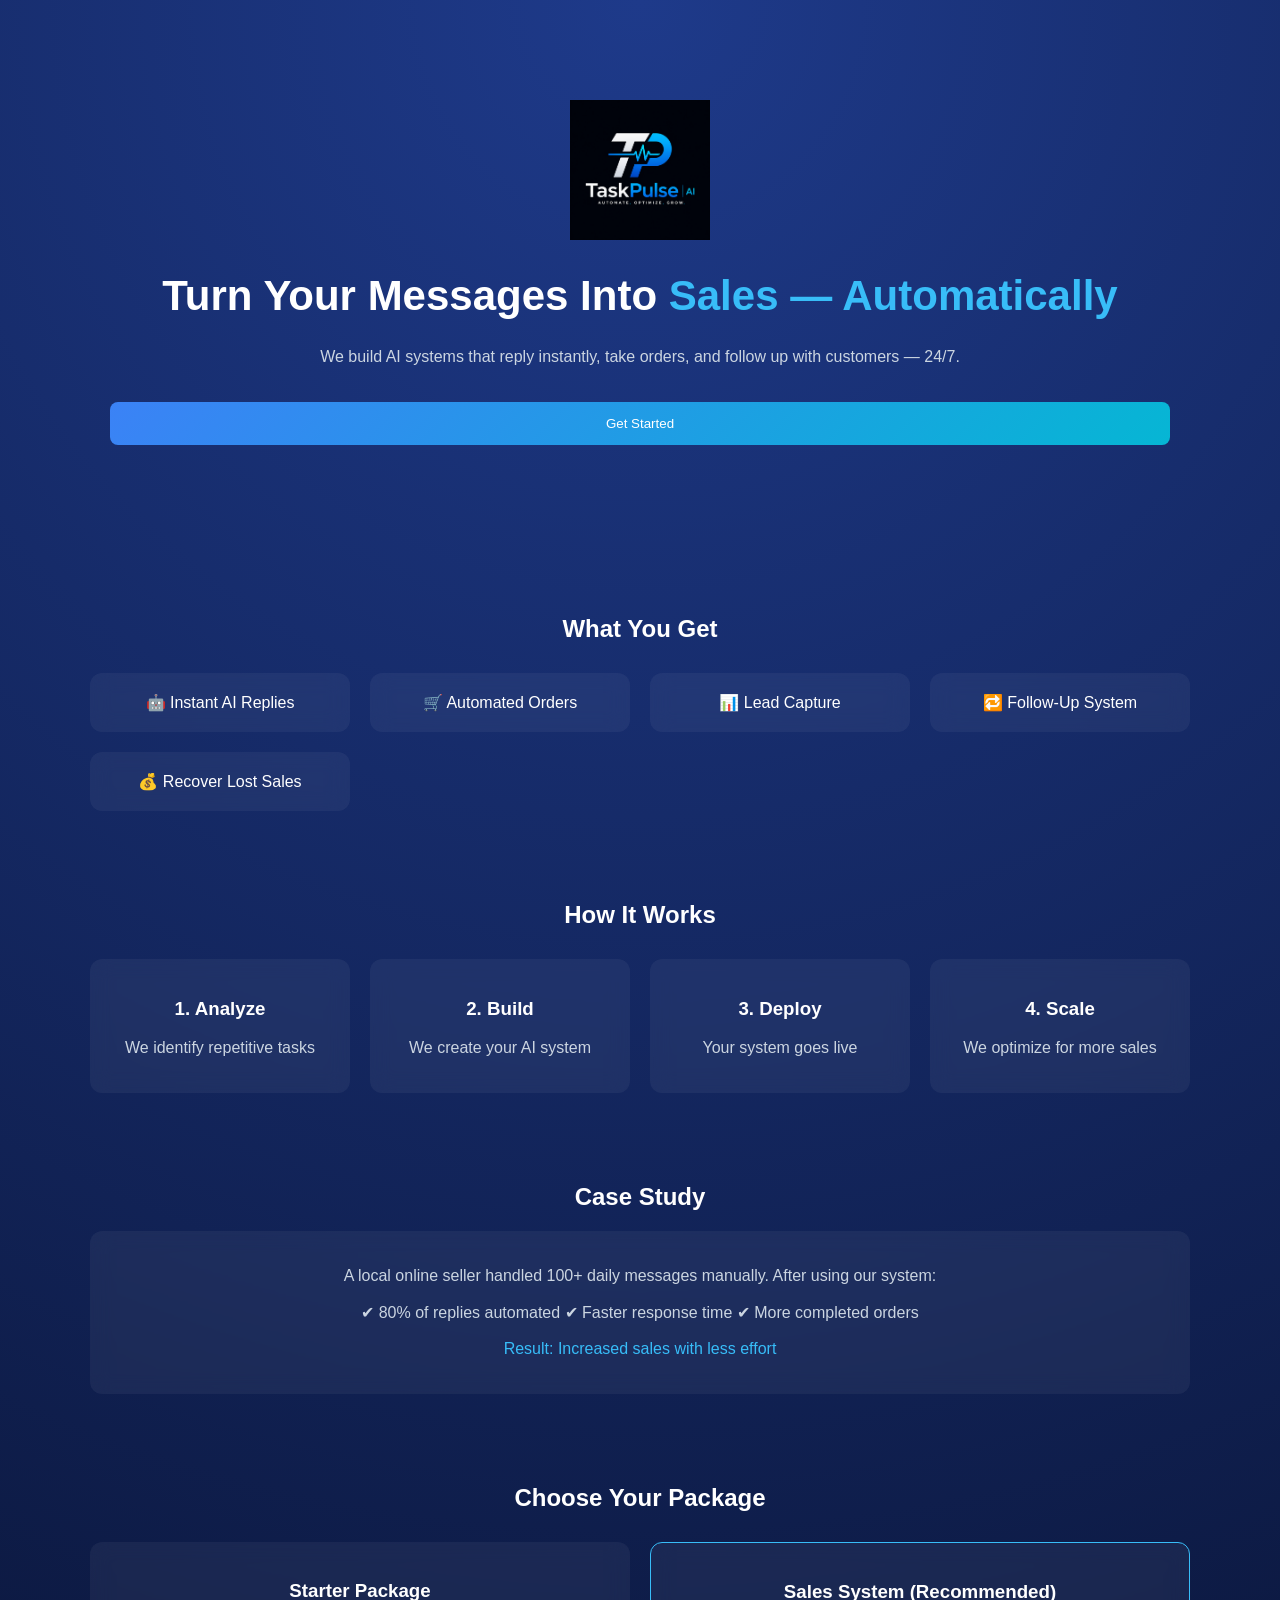
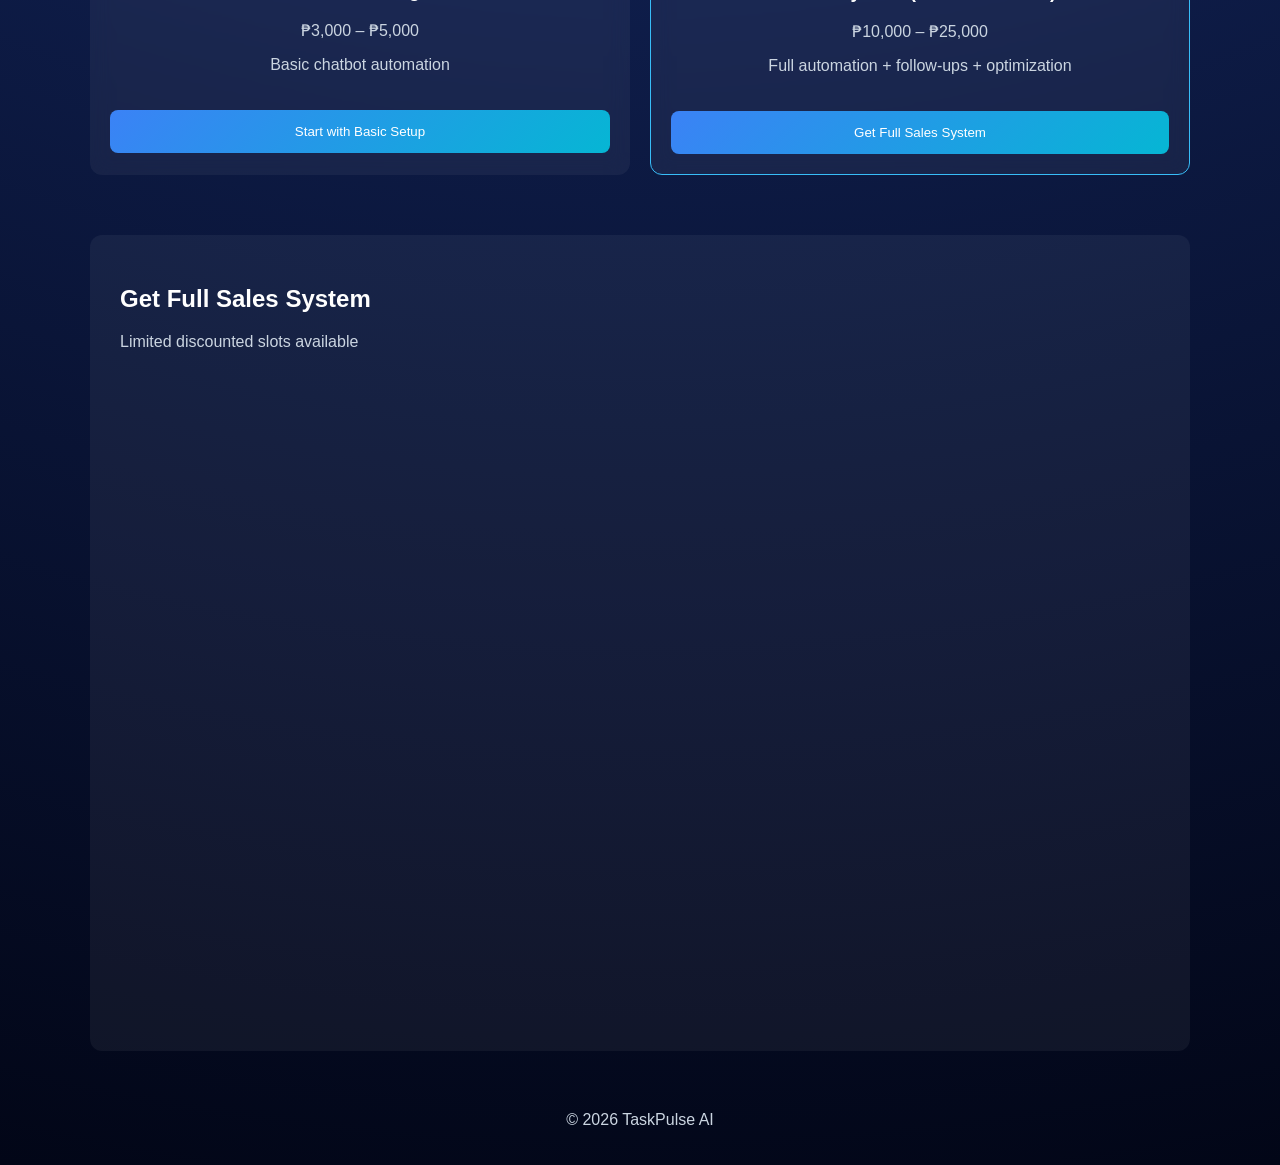
==== index.html @ 79a784b9 "Add files via upload" ====
<!DOCTYPE html>
<html lang="en">
<head>
<meta charset="UTF-8">
<meta name="viewport" content="width=device-width, initial-scale=1.0">
<title>TaskPulse AI</title>

<link href="https://unpkg.com/aos@2.3.4/dist/aos.css" rel="stylesheet">

<style>
body {
  margin: 0;
  font-family: Arial, sans-serif;
  color: white;
  background: radial-gradient(circle at top, #1e3a8a, #020617);
}

.container {
  max-width: 1100px;
  margin: auto;
  padding: 20px;
}

header {
  text-align: center;
  padding: 80px 20px;
}

header img {
  width: 140px;
}

h1 {
  font-size: 42px;
}

.highlight {
  color: #38bdf8;
}

p {
  color: #cbd5e1;
}

.btn {
  padding: 14px 26px;
  background: linear-gradient(135deg, #3b82f6, #06b6d4);
  border: none;
  border-radius: 8px;
  color: white;
  cursor: pointer;
  margin-top: 20px;
  width: 100%;
}

.section {
  margin-top: 90px;
  text-align: center;
}

.grid {
  display: grid;
  grid-template-columns: repeat(auto-fit, minmax(240px, 1fr));
  gap: 20px;
  margin-top: 30px;
}

.card {
  background: rgba(255,255,255,0.05);
  padding: 20px;
  border-radius: 12px;
  backdrop-filter: blur(10px);
}

.pricing {
  border: 1px solid #38bdf8;
}

.waitlist {
  margin-top: 60px;
  padding: 30px;
  background: rgba(255,255,255,0.05);
  border-radius: 12px;
}

footer {
  text-align: center;
  margin-top: 60px;
  color: #64748b;
}
</style>
</head>

<body>

<div class="container">

<!-- HERO -->
<header data-aos="fade-up">
  <img src="logo.png" alt="TaskPulse AI">
  <h1>Turn Your Messages Into <span class="highlight">Sales — Automatically</span></h1>
  <p>
    We build AI systems that reply instantly, take orders, and follow up with customers — 24/7.
  </p>
  <button class="btn" onclick="scrollToPremium()">Get Started</button>
</header>

<!-- FEATURES -->
<section class="section">
  <h2 data-aos="fade-up">What You Get</h2>

  <div class="grid">
    <div class="card" data-aos="fade-up">🤖 Instant AI Replies</div>
    <div class="card" data-aos="fade-up">🛒 Automated Orders</div>
    <div class="card" data-aos="fade-up">📊 Lead Capture</div>
    <div class="card" data-aos="fade-up">🔁 Follow-Up System</div>
    <div class="card" data-aos="fade-up">💰 Recover Lost Sales</div>
  </div>
</section>

<!-- HOW IT WORKS -->
<section class="section">
  <h2 data-aos="fade-up">How It Works</h2>

  <div class="grid">
    <div class="card" data-aos="zoom-in">
      <h3>1. Analyze</h3>
      <p>We identify repetitive tasks</p>
    </div>

    <div class="card" data-aos="zoom-in">
      <h3>2. Build</h3>
      <p>We create your AI system</p>
    </div>

    <div class="card" data-aos="zoom-in">
      <h3>3. Deploy</h3>
      <p>Your system goes live</p>
    </div>

    <div class="card" data-aos="zoom-in">
      <h3>4. Scale</h3>
      <p>We optimize for more sales</p>
    </div>
  </div>
</section>

<!-- CASE STUDY -->
<section class="section">
  <h2 data-aos="fade-up">Case Study</h2>

  <div class="card" data-aos="fade-up">
    <p>
      A local online seller handled 100+ daily messages manually.  
      After using our system:
      <br><br>
      ✔ 80% of replies automated  
      ✔ Faster response time  
      ✔ More completed orders  
      <br><br>
      <span class="highlight">Result: Increased sales with less effort</span>
    </p>
  </div>
</section>

<!-- PRICING -->
<section class="section">
  <h2 data-aos="fade-up">Choose Your Package</h2>

  <div class="grid">

    <!-- STARTER -->
    <div class="card">
      <h3>Starter Package</h3>
      <p>₱3,000 – ₱5,000</p>
      <p>Basic chatbot automation</p>

      <button class="btn" onclick="openStarterForm()">
        Start with Basic Setup
      </button>
    </div>

    <!-- PREMIUM -->
    <div class="card pricing">
      <h3>Sales System (Recommended)</h3>
      <p>₱10,000 – ₱25,000</p>
      <p>Full automation + follow-ups + optimization</p>

      <button class="btn" onclick="scrollToPremium()">
        Get Full Sales System
      </button>
    </div>

  </div>
</section>

<!-- PREMIUM FORM -->
<section class="waitlist" id="premium">
  <h2>Get Full Sales System</h2>
  <p>Limited discounted slots available</p>

  <iframe 
    src="https://docs.google.com/forms/d/e/1FAIpQLSfetVn5EJsU8tia8RWQMVdY8dd9hZEbjtpSjD8MFWNa_AUutQ/viewform?embedded=true"
    width="100%" 
    height="650" 
    frameborder="0">
  </iframe>
</section>

<footer>
  <p>© 2026 TaskPulse AI</p>
</footer>

</div>

<script src="https://unpkg.com/aos@2.3.4/dist/aos.js"></script>

<script>
AOS.init({
  duration: 1000,
  once: true
});

function scrollToPremium() {
  document.getElementById("premium").scrollIntoView({ behavior: "smooth" });
}

function openStarterForm() {
  window.open(
    "https://docs.google.com/forms/d/e/1FAIpQLSemN4GLn_4oxXzUgLsiPE_y6EeHWIgixrlp6cH6VyDEJApKgQ/viewform",
    "_blank"
  );
}
</script>

</body>
</html>
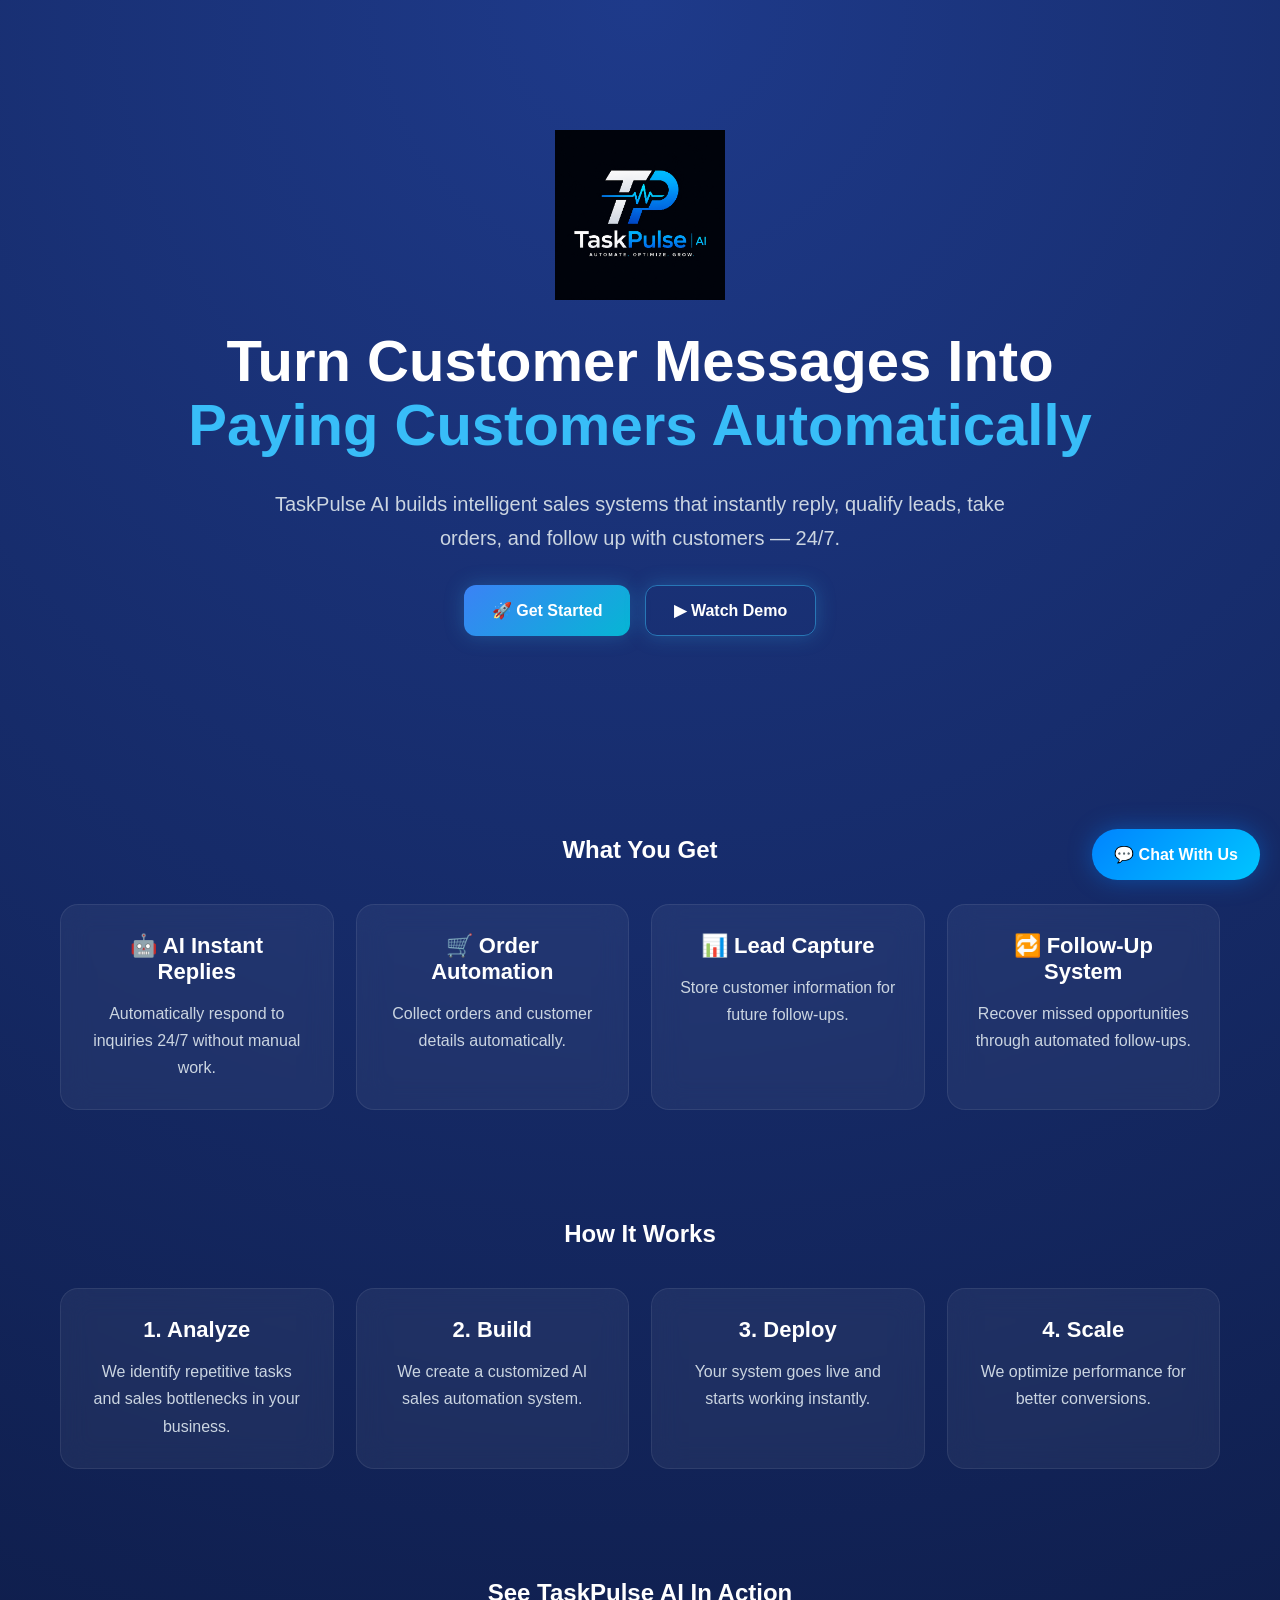
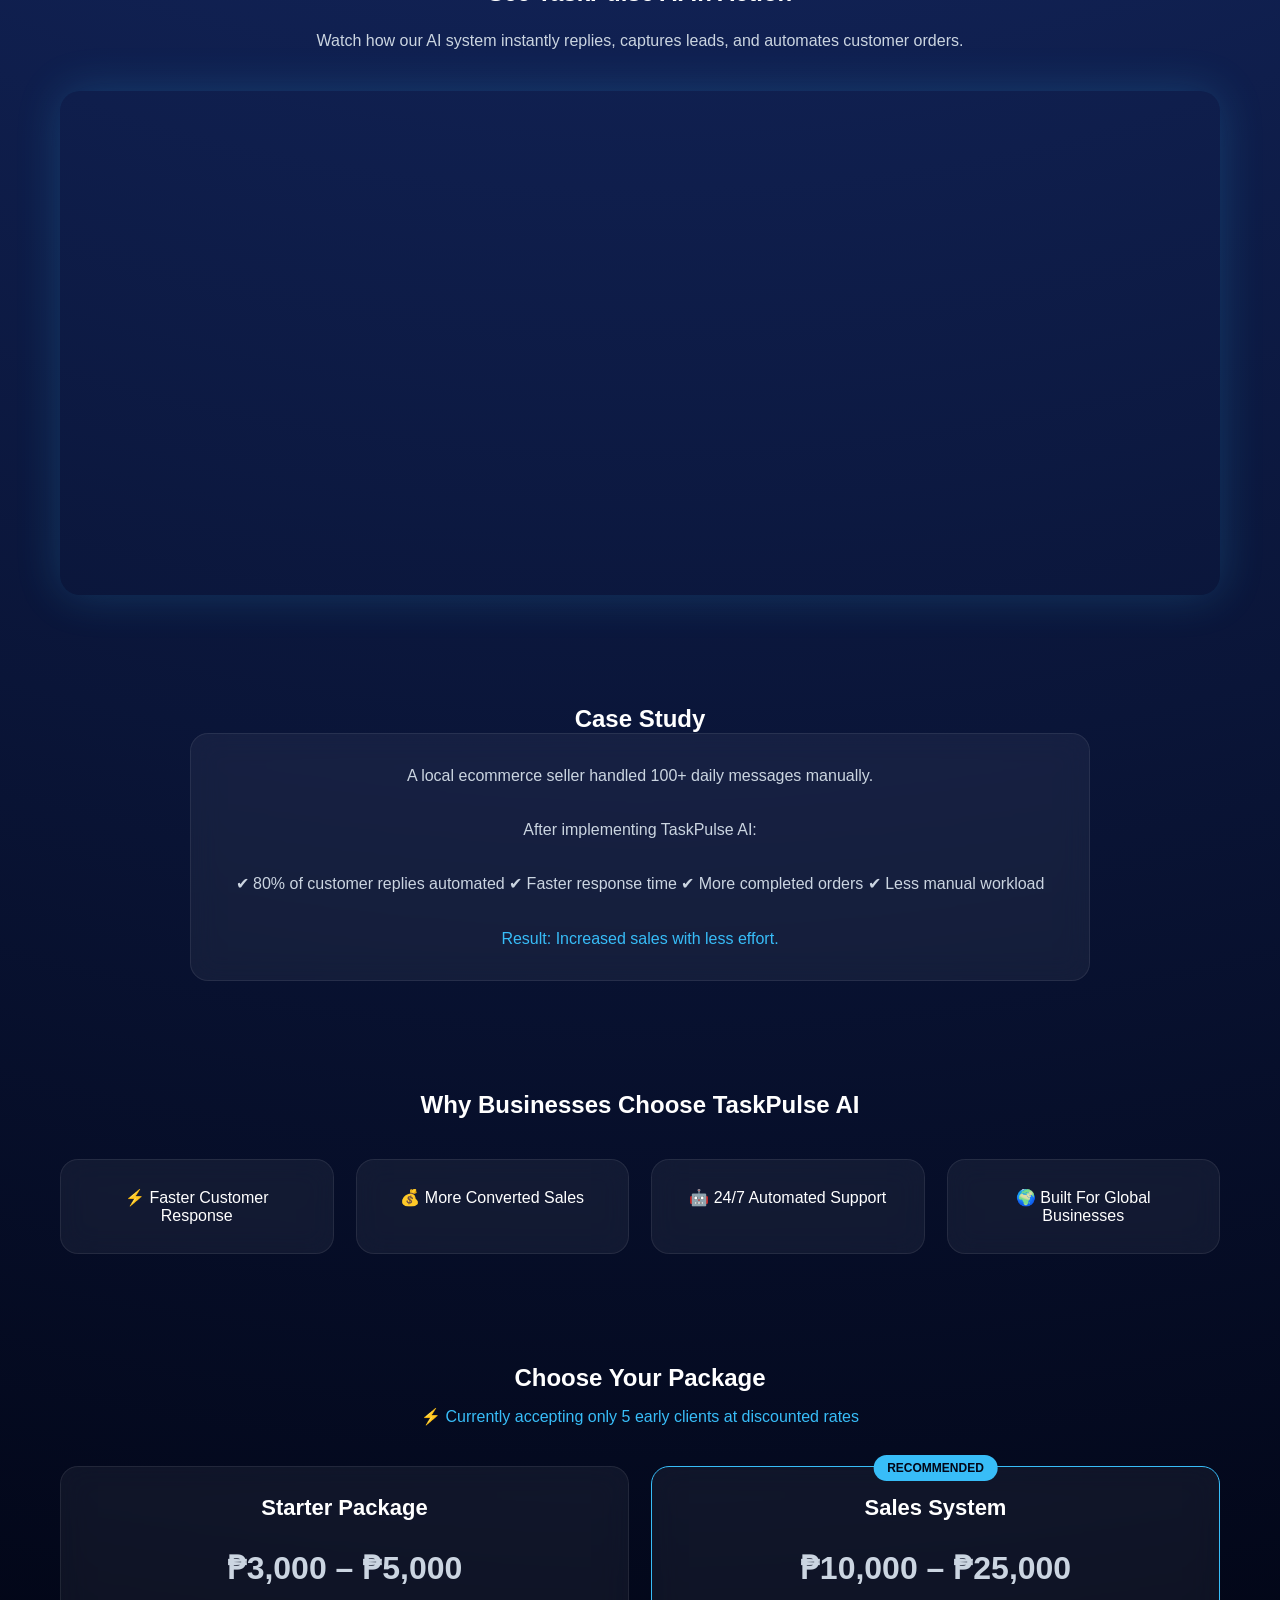
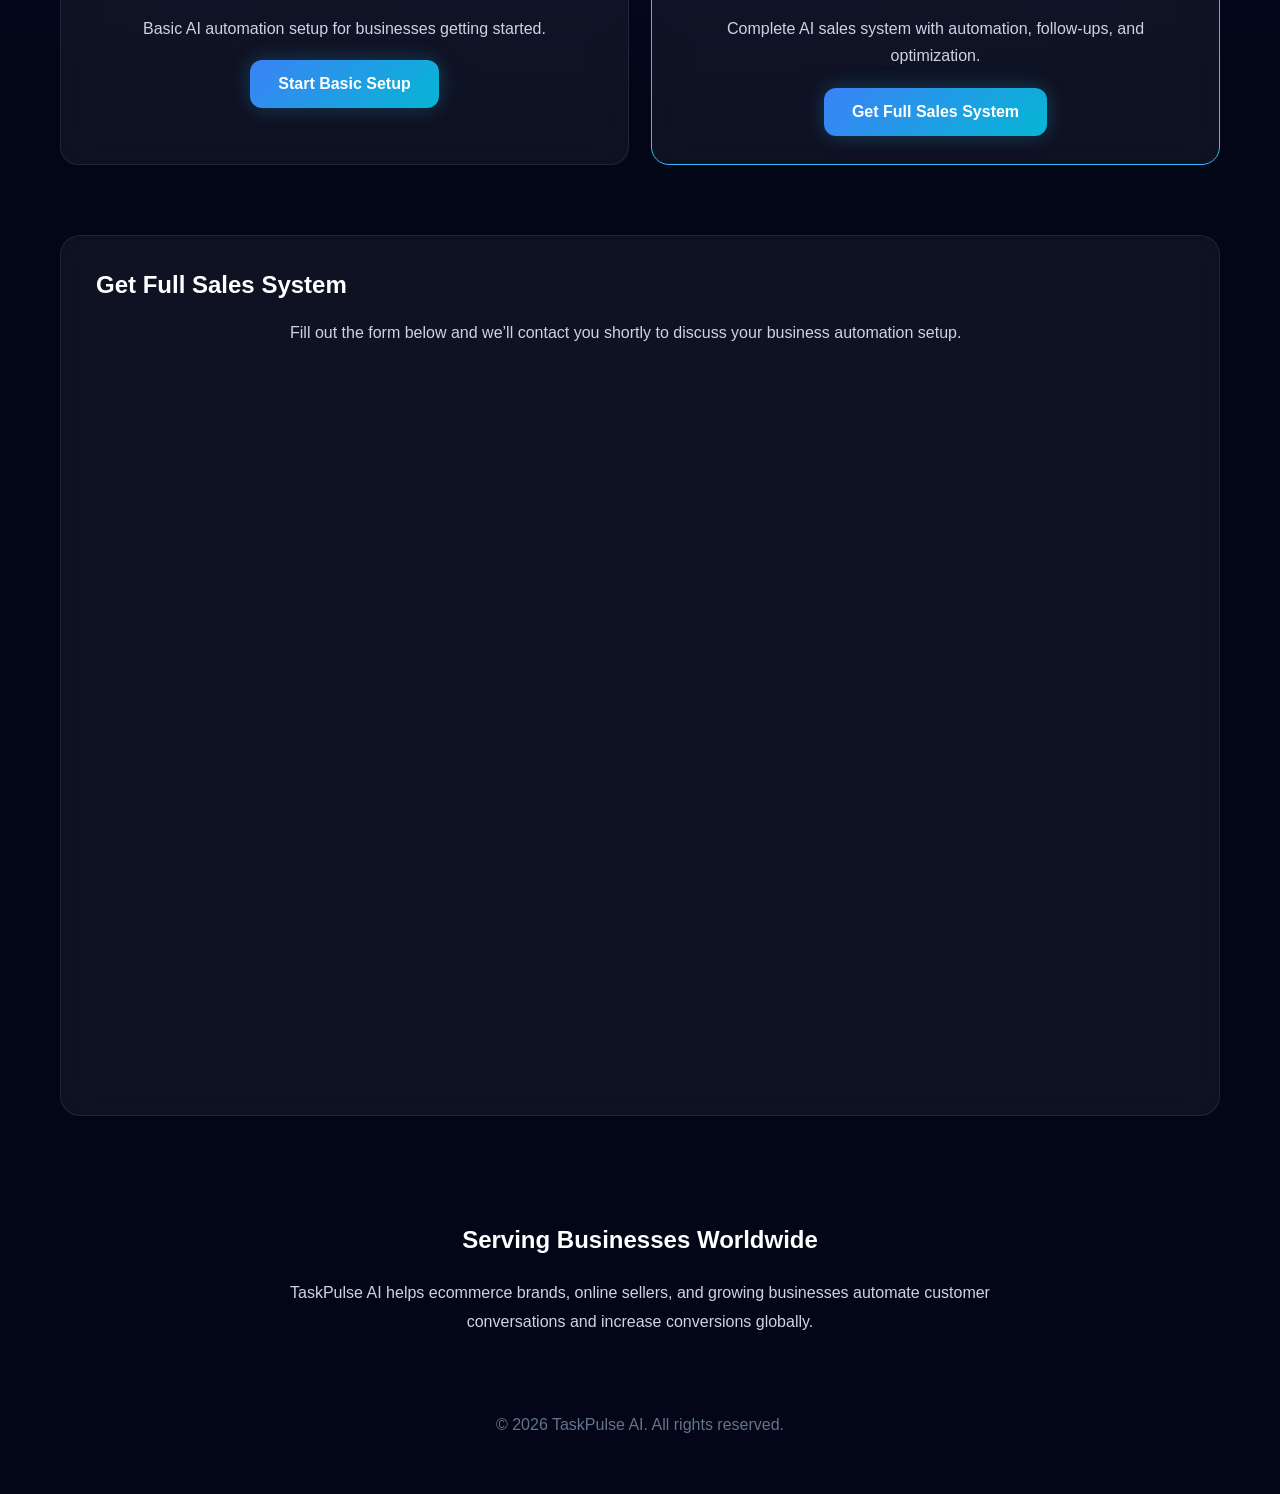
==== commit 3a022022: "index.html" ====
--- a/index.html
+++ b/index.html
@@ -3,91 +3,210 @@
 <head>
 <meta charset="UTF-8">
 <meta name="viewport" content="width=device-width, initial-scale=1.0">
+
 <title>TaskPulse AI</title>
 
 <link href="https://unpkg.com/aos@2.3.4/dist/aos.css" rel="stylesheet">
 
 <style>
-body {
-  margin: 0;
-  font-family: Arial, sans-serif;
-  color: white;
-  background: radial-gradient(circle at top, #1e3a8a, #020617);
-}
-
-.container {
-  max-width: 1100px;
-  margin: auto;
-  padding: 20px;
-}
-
-header {
-  text-align: center;
-  padding: 80px 20px;
-}
-
-header img {
-  width: 140px;
-}
-
-h1 {
-  font-size: 42px;
-}
-
-.highlight {
-  color: #38bdf8;
-}
-
-p {
-  color: #cbd5e1;
-}
-
-.btn {
-  padding: 14px 26px;
-  background: linear-gradient(135deg, #3b82f6, #06b6d4);
-  border: none;
-  border-radius: 8px;
-  color: white;
-  cursor: pointer;
-  margin-top: 20px;
-  width: 100%;
-}
-
-.section {
-  margin-top: 90px;
-  text-align: center;
-}
-
-.grid {
-  display: grid;
-  grid-template-columns: repeat(auto-fit, minmax(240px, 1fr));
-  gap: 20px;
-  margin-top: 30px;
-}
-
-.card {
-  background: rgba(255,255,255,0.05);
-  padding: 20px;
-  border-radius: 12px;
-  backdrop-filter: blur(10px);
-}
-
-.pricing {
-  border: 1px solid #38bdf8;
-}
-
-.waitlist {
-  margin-top: 60px;
-  padding: 30px;
-  background: rgba(255,255,255,0.05);
-  border-radius: 12px;
-}
-
-footer {
-  text-align: center;
-  margin-top: 60px;
-  color: #64748b;
-}
+
+*{
+  margin:0;
+  padding:0;
+  box-sizing:border-box;
+}
+
+html{
+  scroll-behavior:smooth;
+}
+
+body{
+  font-family:Arial, sans-serif;
+  color:white;
+  background:
+  radial-gradient(circle at top, #1e3a8a 0%, #020617 70%);
+  overflow-x:hidden;
+}
+
+.container{
+  max-width:1200px;
+  margin:auto;
+  padding:20px;
+}
+
+.section{
+  margin-top:110px;
+  text-align:center;
+}
+
+.highlight{
+  color:#38bdf8;
+}
+
+/* HERO */
+
+header{
+  text-align:center;
+  padding:110px 20px 90px;
+}
+
+header img{
+  width:170px;
+  margin-bottom:25px;
+}
+
+header h1{
+  font-size:58px;
+  line-height:1.1;
+  max-width:950px;
+  margin:auto;
+}
+
+header p{
+  max-width:760px;
+  margin:30px auto;
+  font-size:20px;
+  color:#cbd5e1;
+  line-height:1.7;
+}
+
+/* BUTTONS */
+
+.button-group{
+  display:flex;
+  justify-content:center;
+  gap:15px;
+  flex-wrap:wrap;
+}
+
+.btn{
+  padding:15px 28px;
+  border:none;
+  border-radius:12px;
+  font-size:16px;
+  font-weight:bold;
+  cursor:pointer;
+  transition:0.3s ease;
+  color:white;
+  background:
+  linear-gradient(135deg,#3b82f6,#06b6d4);
+  box-shadow:
+  0 0 20px rgba(56,189,248,0.25);
+}
+
+.btn:hover{
+  transform:translateY(-4px);
+  box-shadow:
+  0 0 30px rgba(56,189,248,0.45);
+}
+
+.btn-secondary{
+  background:transparent;
+  border:1px solid rgba(56,189,248,0.5);
+}
+
+/* GRID */
+
+.grid{
+  display:grid;
+  grid-template-columns:
+  repeat(auto-fit,minmax(250px,1fr));
+  gap:22px;
+  margin-top:40px;
+}
+
+/* CARDS */
+
+.card{
+  background:rgba(255,255,255,0.05);
+  border:1px solid rgba(255,255,255,0.08);
+  backdrop-filter:blur(14px);
+  padding:28px;
+  border-radius:18px;
+  transition:0.3s ease;
+}
+
+.card:hover{
+  transform:translateY(-6px);
+  box-shadow:
+  0 0 30px rgba(56,189,248,0.2);
+}
+
+.card h3{
+  margin-bottom:15px;
+  font-size:22px;
+}
+
+.card p{
+  color:#cbd5e1;
+  line-height:1.7;
+}
+
+/* VIDEO */
+
+.video-wrapper{
+  margin-top:35px;
+  border-radius:20px;
+  overflow:hidden;
+  box-shadow:
+  0 0 45px rgba(56,189,248,0.2);
+}
+
+/* PRICING */
+
+.pricing{
+  border:1px solid #38bdf8;
+  position:relative;
+}
+
+.pricing::before{
+  content:"RECOMMENDED";
+  position:absolute;
+  top:-12px;
+  left:50%;
+  transform:translateX(-50%);
+  background:#38bdf8;
+  color:#020617;
+  padding:6px 14px;
+  border-radius:999px;
+  font-size:12px;
+  font-weight:bold;
+}
+
+/* FORM */
+
+.waitlist{
+  margin-top:70px;
+  background:rgba(255,255,255,0.05);
+  border:1px solid rgba(255,255,255,0.08);
+  padding:35px;
+  border-radius:20px;
+  backdrop-filter:blur(14px);
+}
+
+/* FOOTER */
+
+footer{
+  margin-top:80px;
+  text-align:center;
+  color:#64748b;
+  padding-bottom:40px;
+}
+
+/* MOBILE */
+
+@media(max-width:768px){
+
+  header h1{
+    font-size:42px;
+  }
+
+  header p{
+    font-size:17px;
+  }
+
+}
+
 </style>
 </head>
 
@@ -96,142 +215,446 @@
 <div class="container">
 
 <!-- HERO -->
+
 <header data-aos="fade-up">
+
   <img src="logo.png" alt="TaskPulse AI">
-  <h1>Turn Your Messages Into <span class="highlight">Sales — Automatically</span></h1>
+
+  <h1>
+    Turn Customer Messages Into
+    <span class="highlight">
+      Paying Customers Automatically
+    </span>
+  </h1>
+
   <p>
-    We build AI systems that reply instantly, take orders, and follow up with customers — 24/7.
+    TaskPulse AI builds intelligent sales systems that instantly reply,
+    qualify leads, take orders, and follow up with customers — 24/7.
   </p>
-  <button class="btn" onclick="scrollToPremium()">Get Started</button>
+
+  <div class="button-group">
+
+    <button class="btn"
+    onclick="scrollToPremium()">
+      🚀 Get Started
+    </button>
+
+    <button class="btn btn-secondary"
+    onclick="scrollToDemo()">
+      ▶ Watch Demo
+    </button>
+
+  </div>
+
 </header>
 
 <!-- FEATURES -->
+
 <section class="section">
-  <h2 data-aos="fade-up">What You Get</h2>
-
-  <div class="grid">
-    <div class="card" data-aos="fade-up">🤖 Instant AI Replies</div>
-    <div class="card" data-aos="fade-up">🛒 Automated Orders</div>
-    <div class="card" data-aos="fade-up">📊 Lead Capture</div>
-    <div class="card" data-aos="fade-up">🔁 Follow-Up System</div>
-    <div class="card" data-aos="fade-up">💰 Recover Lost Sales</div>
-  </div>
+
+<h2 data-aos="fade-up">
+What You Get
+</h2>
+
+<div class="grid">
+
+<div class="card" data-aos="fade-up">
+<h3>🤖 AI Instant Replies</h3>
+<p>
+Automatically respond to inquiries
+24/7 without manual work.
+</p>
+</div>
+
+<div class="card" data-aos="fade-up">
+<h3>🛒 Order Automation</h3>
+<p>
+Collect orders and customer
+details automatically.
+</p>
+</div>
+
+<div class="card" data-aos="fade-up">
+<h3>📊 Lead Capture</h3>
+<p>
+Store customer information
+for future follow-ups.
+</p>
+</div>
+
+<div class="card" data-aos="fade-up">
+<h3>🔁 Follow-Up System</h3>
+<p>
+Recover missed opportunities
+through automated follow-ups.
+</p>
+</div>
+
+</div>
+
 </section>
 
 <!-- HOW IT WORKS -->
+
 <section class="section">
-  <h2 data-aos="fade-up">How It Works</h2>
-
-  <div class="grid">
-    <div class="card" data-aos="zoom-in">
-      <h3>1. Analyze</h3>
-      <p>We identify repetitive tasks</p>
-    </div>
-
-    <div class="card" data-aos="zoom-in">
-      <h3>2. Build</h3>
-      <p>We create your AI system</p>
-    </div>
-
-    <div class="card" data-aos="zoom-in">
-      <h3>3. Deploy</h3>
-      <p>Your system goes live</p>
-    </div>
-
-    <div class="card" data-aos="zoom-in">
-      <h3>4. Scale</h3>
-      <p>We optimize for more sales</p>
-    </div>
-  </div>
+
+<h2 data-aos="fade-up">
+How It Works
+</h2>
+
+<div class="grid">
+
+<div class="card" data-aos="zoom-in">
+<h3>1. Analyze</h3>
+<p>
+We identify repetitive tasks and
+sales bottlenecks in your business.
+</p>
+</div>
+
+<div class="card" data-aos="zoom-in">
+<h3>2. Build</h3>
+<p>
+We create a customized AI
+sales automation system.
+</p>
+</div>
+
+<div class="card" data-aos="zoom-in">
+<h3>3. Deploy</h3>
+<p>
+Your system goes live and
+starts working instantly.
+</p>
+</div>
+
+<div class="card" data-aos="zoom-in">
+<h3>4. Scale</h3>
+<p>
+We optimize performance
+for better conversions.
+</p>
+</div>
+
+</div>
+
+</section>
+
+<!-- DEMO -->
+
+<section class="section" id="demo">
+
+<h2 data-aos="fade-up">
+See TaskPulse AI In Action
+</h2>
+
+<p data-aos="fade-up"
+style="
+max-width:700px;
+margin:20px auto;
+line-height:1.8;
+color:#cbd5e1;
+">
+
+Watch how our AI system instantly
+replies, captures leads, and
+automates customer orders.
+
+</p>
+
+<div class="video-wrapper"
+data-aos="zoom-in">
+
+<iframe
+width="100%"
+height="500"
+src="https://www.youtube.com/embed/YOUR_VIDEO_ID"
+frameborder="0"
+allowfullscreen>
+</iframe>
+
+</div>
+
 </section>
 
 <!-- CASE STUDY -->
+
 <section class="section">
-  <h2 data-aos="fade-up">Case Study</h2>
-
-  <div class="card" data-aos="fade-up">
-    <p>
-      A local online seller handled 100+ daily messages manually.  
-      After using our system:
-      <br><br>
-      ✔ 80% of replies automated  
-      ✔ Faster response time  
-      ✔ More completed orders  
-      <br><br>
-      <span class="highlight">Result: Increased sales with less effort</span>
-    </p>
-  </div>
+
+<h2 data-aos="fade-up">
+Case Study
+</h2>
+
+<div class="card"
+data-aos="fade-up"
+style="max-width:900px;margin:auto;">
+
+<p>
+
+A local ecommerce seller handled
+100+ daily messages manually.
+
+<br><br>
+
+After implementing TaskPulse AI:
+
+<br><br>
+
+✔ 80% of customer replies automated  
+✔ Faster response time  
+✔ More completed orders  
+✔ Less manual workload  
+
+<br><br>
+
+<span class="highlight">
+Result: Increased sales with
+less effort.
+</span>
+
+</p>
+
+</div>
+
+</section>
+
+<!-- TRUST -->
+
+<section class="section">
+
+<h2 data-aos="fade-up">
+Why Businesses Choose TaskPulse AI
+</h2>
+
+<div class="grid">
+
+<div class="card" data-aos="fade-up">
+⚡ Faster Customer Response
+</div>
+
+<div class="card" data-aos="fade-up">
+💰 More Converted Sales
+</div>
+
+<div class="card" data-aos="fade-up">
+🤖 24/7 Automated Support
+</div>
+
+<div class="card" data-aos="fade-up">
+🌍 Built For Global Businesses
+</div>
+
+</div>
+
 </section>
 
 <!-- PRICING -->
+
 <section class="section">
-  <h2 data-aos="fade-up">Choose Your Package</h2>
-
-  <div class="grid">
-
-    <!-- STARTER -->
-    <div class="card">
-      <h3>Starter Package</h3>
-      <p>₱3,000 – ₱5,000</p>
-      <p>Basic chatbot automation</p>
-
-      <button class="btn" onclick="openStarterForm()">
-        Start with Basic Setup
-      </button>
-    </div>
-
-    <!-- PREMIUM -->
-    <div class="card pricing">
-      <h3>Sales System (Recommended)</h3>
-      <p>₱10,000 – ₱25,000</p>
-      <p>Full automation + follow-ups + optimization</p>
-
-      <button class="btn" onclick="scrollToPremium()">
-        Get Full Sales System
-      </button>
-    </div>
-
-  </div>
+
+<h2 data-aos="fade-up">
+Choose Your Package
+</h2>
+
+<p style="
+margin-top:15px;
+color:#38bdf8;
+">
+⚡ Currently accepting only 5
+early clients at discounted rates
+</p>
+
+<div class="grid">
+
+<!-- STARTER -->
+
+<div class="card">
+
+<h3>Starter Package</h3>
+
+<p style="
+font-size:32px;
+margin:20px 0;
+font-weight:bold;
+">
+₱3,000 – ₱5,000
+</p>
+
+<p>
+Basic AI automation setup
+for businesses getting started.
+</p>
+
+<br>
+
+<button class="btn"
+onclick="openStarterForm()">
+
+Start Basic Setup
+
+</button>
+
+</div>
+
+<!-- PREMIUM -->
+
+<div class="card pricing">
+
+<h3>Sales System</h3>
+
+<p style="
+font-size:32px;
+margin:20px 0;
+font-weight:bold;
+">
+₱10,000 – ₱25,000
+</p>
+
+<p>
+Complete AI sales system with
+automation, follow-ups,
+and optimization.
+</p>
+
+<br>
+
+<button class="btn"
+onclick="scrollToPremium()">
+
+Get Full Sales System
+
+</button>
+
+</div>
+
+</div>
+
 </section>
 
 <!-- PREMIUM FORM -->
-<section class="waitlist" id="premium">
-  <h2>Get Full Sales System</h2>
-  <p>Limited discounted slots available</p>
-
-  <iframe 
-    src="https://docs.google.com/forms/d/e/1FAIpQLSfetVn5EJsU8tia8RWQMVdY8dd9hZEbjtpSjD8MFWNa_AUutQ/viewform?embedded=true"
-    width="100%" 
-    height="650" 
-    frameborder="0">
-  </iframe>
+
+<section class="waitlist"
+id="premium"
+data-aos="fade-up">
+
+<h2>
+Get Full Sales System
+</h2>
+
+<p style="
+margin:20px auto 30px;
+color:#cbd5e1;
+max-width:700px;
+line-height:1.7;
+">
+
+Fill out the form below and
+we’ll contact you shortly
+to discuss your business automation setup.
+
+</p>
+
+<iframe
+src="https://docs.google.com/forms/d/e/1FAIpQLSfetVn5EJsU8tia8RWQMVdY8dd9hZEbjtpSjD8MFWNa_AUutQ/viewform?embedded=true"
+width="100%"
+height="700"
+frameborder="0">
+
+</iframe>
+
+</section>
+
+<!-- GLOBAL -->
+
+<section class="section">
+
+<h2>
+Serving Businesses Worldwide
+</h2>
+
+<p style="
+max-width:750px;
+margin:25px auto;
+line-height:1.8;
+color:#cbd5e1;
+">
+
+TaskPulse AI helps ecommerce brands,
+online sellers, and growing businesses
+automate customer conversations
+and increase conversions globally.
+
+</p>
+
 </section>
 
 <footer>
-  <p>© 2026 TaskPulse AI</p>
+© 2026 TaskPulse AI. All rights reserved.
 </footer>
 
 </div>
 
+<!-- FLOATING CHAT BUTTON -->
+
+<a href="https://m.me/YOURFACEBOOKPAGE"
+target="_blank"
+
+style="
+position:fixed;
+bottom:20px;
+right:20px;
+background:
+linear-gradient(135deg,#0084ff,#00c6ff);
+color:white;
+padding:16px 22px;
+border-radius:999px;
+text-decoration:none;
+font-weight:bold;
+box-shadow:
+0 0 25px rgba(0,132,255,0.4);
+z-index:9999;
+font-size:16px;
+">
+
+💬 Chat With Us
+
+</a>
+
+<!-- SCRIPTS -->
+
 <script src="https://unpkg.com/aos@2.3.4/dist/aos.js"></script>
 
 <script>
+
 AOS.init({
-  duration: 1000,
-  once: true
+duration:1000,
+once:true
 });
 
-function scrollToPremium() {
-  document.getElementById("premium").scrollIntoView({ behavior: "smooth" });
-}
-
-function openStarterForm() {
-  window.open(
-    "https://docs.google.com/forms/d/e/1FAIpQLSemN4GLn_4oxXzUgLsiPE_y6EeHWIgixrlp6cH6VyDEJApKgQ/viewform",
-    "_blank"
-  );
-}
+function scrollToPremium(){
+document.getElementById("premium")
+.scrollIntoView({
+behavior:"smooth"
+});
+}
+
+function scrollToDemo(){
+document.getElementById("demo")
+.scrollIntoView({
+behavior:"smooth"
+});
+}
+
+function openStarterForm(){
+
+window.open(
+"https://docs.google.com/forms/d/e/1FAIpQLSemN4GLn_4oxXzUgLsiPE_y6EeHWIgixrlp6cH6VyDEJApKgQ/viewform",
+"_blank"
+);
+
+}
+
 </script>
 
 </body>
-</html>+</html>
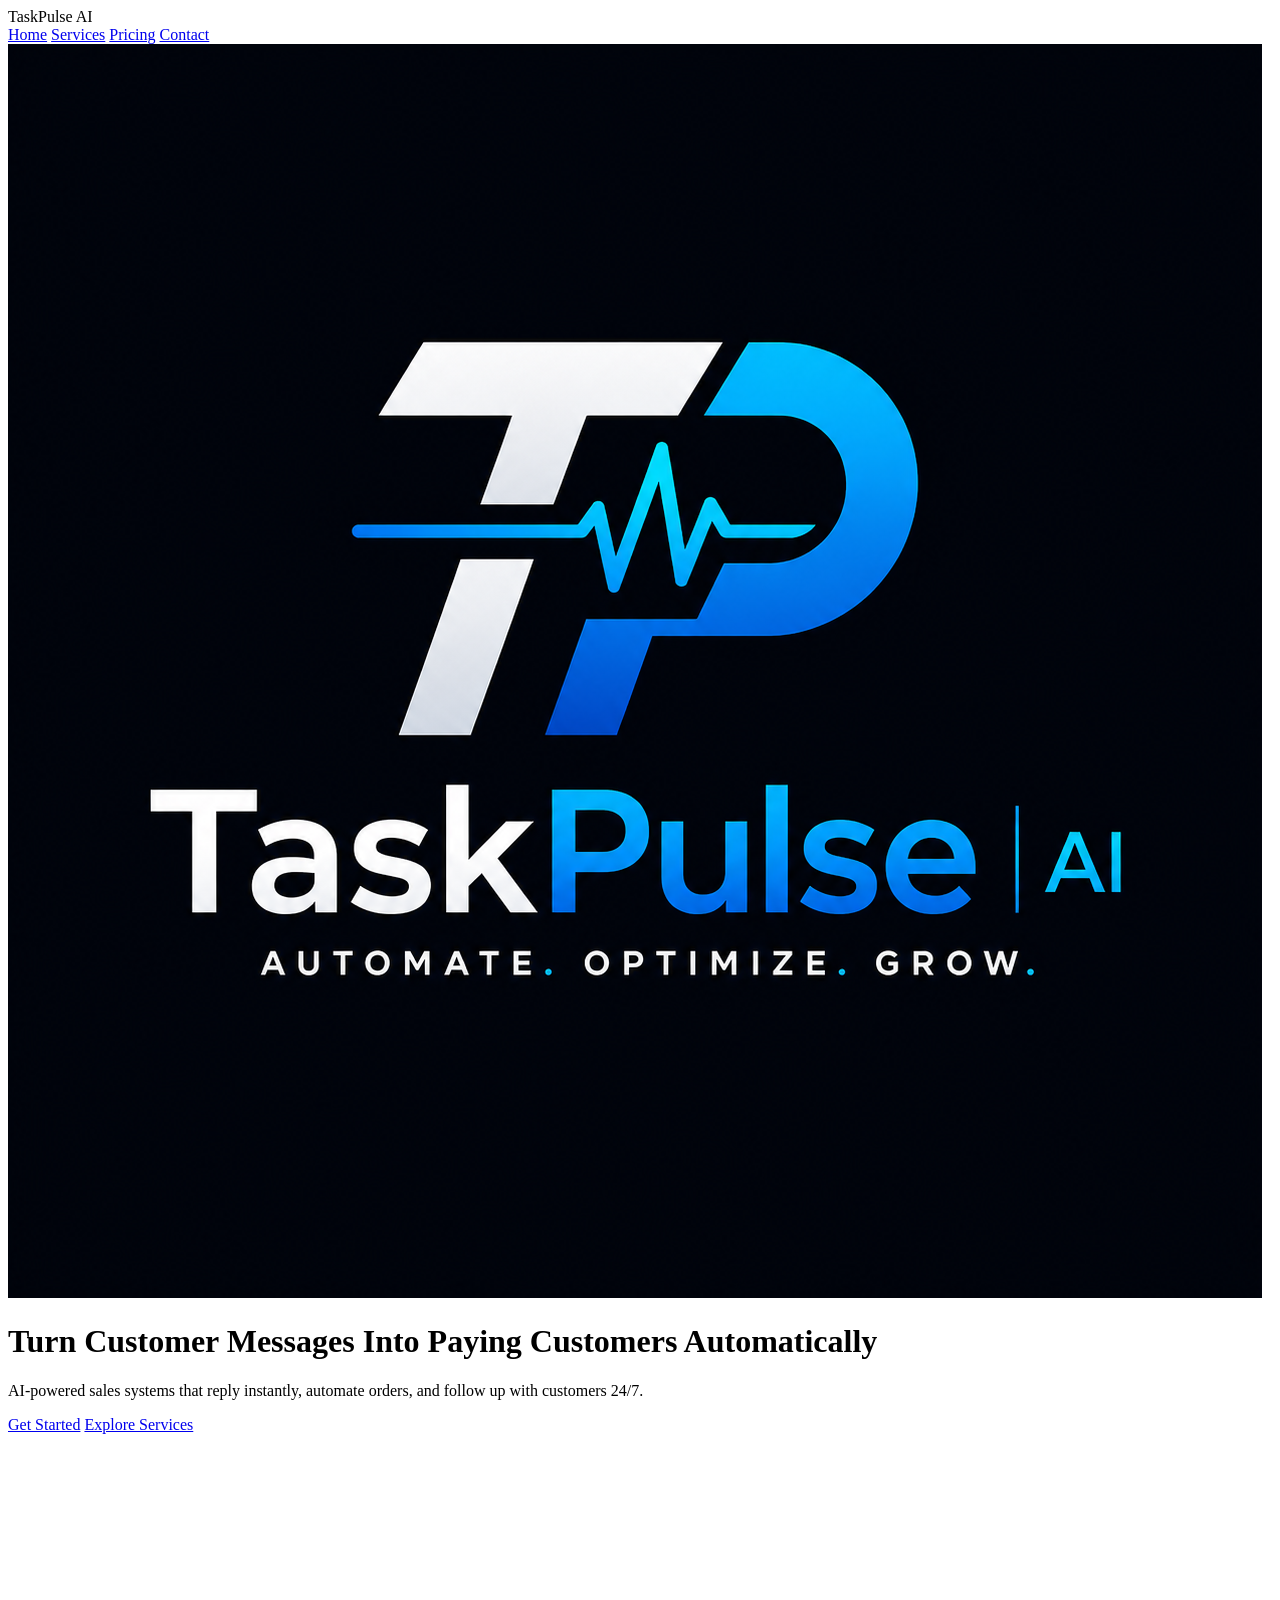
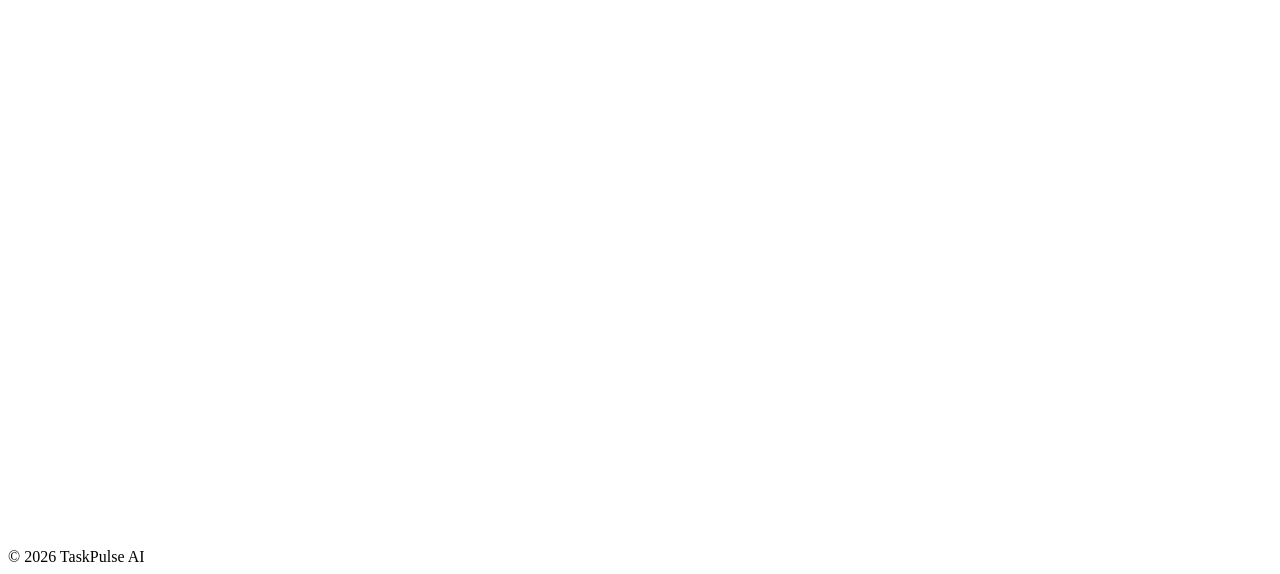
==== commit 1e7b5825: "Update index.html" ====
--- a/index.html
+++ b/index.html
@@ -1,660 +1,87 @@
 <!DOCTYPE html>
 <html lang="en">
 <head>
-<meta charset="UTF-8">
-<meta name="viewport" content="width=device-width, initial-scale=1.0">
+  <meta charset="UTF-8">
+  <meta name="viewport" content="width=device-width, initial-scale=1.0">
+  <title>TaskPulse AI</title>
 
-<title>TaskPulse AI</title>
-
-<link href="https://unpkg.com/aos@2.3.4/dist/aos.css" rel="stylesheet">
-
-<style>
-
-*{
-  margin:0;
-  padding:0;
-  box-sizing:border-box;
-}
-
-html{
-  scroll-behavior:smooth;
-}
-
-body{
-  font-family:Arial, sans-serif;
-  color:white;
-  background:
-  radial-gradient(circle at top, #1e3a8a 0%, #020617 70%);
-  overflow-x:hidden;
-}
-
-.container{
-  max-width:1200px;
-  margin:auto;
-  padding:20px;
-}
-
-.section{
-  margin-top:110px;
-  text-align:center;
-}
-
-.highlight{
-  color:#38bdf8;
-}
-
-/* HERO */
-
-header{
-  text-align:center;
-  padding:110px 20px 90px;
-}
-
-header img{
-  width:170px;
-  margin-bottom:25px;
-}
-
-header h1{
-  font-size:58px;
-  line-height:1.1;
-  max-width:950px;
-  margin:auto;
-}
-
-header p{
-  max-width:760px;
-  margin:30px auto;
-  font-size:20px;
-  color:#cbd5e1;
-  line-height:1.7;
-}
-
-/* BUTTONS */
-
-.button-group{
-  display:flex;
-  justify-content:center;
-  gap:15px;
-  flex-wrap:wrap;
-}
-
-.btn{
-  padding:15px 28px;
-  border:none;
-  border-radius:12px;
-  font-size:16px;
-  font-weight:bold;
-  cursor:pointer;
-  transition:0.3s ease;
-  color:white;
-  background:
-  linear-gradient(135deg,#3b82f6,#06b6d4);
-  box-shadow:
-  0 0 20px rgba(56,189,248,0.25);
-}
-
-.btn:hover{
-  transform:translateY(-4px);
-  box-shadow:
-  0 0 30px rgba(56,189,248,0.45);
-}
-
-.btn-secondary{
-  background:transparent;
-  border:1px solid rgba(56,189,248,0.5);
-}
-
-/* GRID */
-
-.grid{
-  display:grid;
-  grid-template-columns:
-  repeat(auto-fit,minmax(250px,1fr));
-  gap:22px;
-  margin-top:40px;
-}
-
-/* CARDS */
-
-.card{
-  background:rgba(255,255,255,0.05);
-  border:1px solid rgba(255,255,255,0.08);
-  backdrop-filter:blur(14px);
-  padding:28px;
-  border-radius:18px;
-  transition:0.3s ease;
-}
-
-.card:hover{
-  transform:translateY(-6px);
-  box-shadow:
-  0 0 30px rgba(56,189,248,0.2);
-}
-
-.card h3{
-  margin-bottom:15px;
-  font-size:22px;
-}
-
-.card p{
-  color:#cbd5e1;
-  line-height:1.7;
-}
-
-/* VIDEO */
-
-.video-wrapper{
-  margin-top:35px;
-  border-radius:20px;
-  overflow:hidden;
-  box-shadow:
-  0 0 45px rgba(56,189,248,0.2);
-}
-
-/* PRICING */
-
-.pricing{
-  border:1px solid #38bdf8;
-  position:relative;
-}
-
-.pricing::before{
-  content:"RECOMMENDED";
-  position:absolute;
-  top:-12px;
-  left:50%;
-  transform:translateX(-50%);
-  background:#38bdf8;
-  color:#020617;
-  padding:6px 14px;
-  border-radius:999px;
-  font-size:12px;
-  font-weight:bold;
-}
-
-/* FORM */
-
-.waitlist{
-  margin-top:70px;
-  background:rgba(255,255,255,0.05);
-  border:1px solid rgba(255,255,255,0.08);
-  padding:35px;
-  border-radius:20px;
-  backdrop-filter:blur(14px);
-}
-
-/* FOOTER */
-
-footer{
-  margin-top:80px;
-  text-align:center;
-  color:#64748b;
-  padding-bottom:40px;
-}
-
-/* MOBILE */
-
-@media(max-width:768px){
-
-  header h1{
-    font-size:42px;
-  }
-
-  header p{
-    font-size:17px;
-  }
-
-}
-
-</style>
+  <link rel="stylesheet" href="style.css">
+  <link href="https://unpkg.com/aos@2.3.4/dist/aos.css" rel="stylesheet">
 </head>
-
 <body>
 
-<div class="container">
+<nav>
+  <div class="logo">TaskPulse AI</div>
 
-<!-- HERO -->
+  <div class="nav-links">
+    <a href="index.html">Home</a>
+    <a href="services.html">Services</a>
+    <a href="pricing.html">Pricing</a>
+    <a href="contact.html">Contact</a>
+  </div>
+</nav>
 
-<header data-aos="fade-up">
-
-  <img src="logo.png" alt="TaskPulse AI">
+<header>
+  <img src="logo.png" class="hero-logo">
 
   <h1>
     Turn Customer Messages Into
-    <span class="highlight">
-      Paying Customers Automatically
-    </span>
+    <span>Paying Customers Automatically</span>
   </h1>
 
   <p>
-    TaskPulse AI builds intelligent sales systems that instantly reply,
-    qualify leads, take orders, and follow up with customers — 24/7.
+    AI-powered sales systems that reply instantly,
+    automate orders, and follow up with customers 24/7.
   </p>
 
-  <div class="button-group">
-
-    <button class="btn"
-    onclick="scrollToPremium()">
-      🚀 Get Started
-    </button>
-
-    <button class="btn btn-secondary"
-    onclick="scrollToDemo()">
-      ▶ Watch Demo
-    </button>
-
+  <div class="hero-buttons">
+    <a href="pricing.html" class="btn">Get Started</a>
+    <a href="services.html" class="btn secondary">Explore Services</a>
   </div>
-
 </header>
 
-<!-- FEATURES -->
+<section class="section">
+  <h2 data-aos="fade-up">Why TaskPulse AI?</h2>
+
+  <div class="grid">
+    <div class="card" data-aos="fade-up">
+      ⚡ Instant AI Replies
+    </div>
+
+    <div class="card" data-aos="fade-up">
+      🛒 Automated Orders
+    </div>
+
+    <div class="card" data-aos="fade-up">
+      📈 Increased Conversions
+    </div>
+
+    <div class="card" data-aos="fade-up">
+      🌍 Built For Global Businesses
+    </div>
+  </div>
+</section>
 
 <section class="section">
+  <h2 data-aos="fade-up">Demo Video</h2>
 
-<h2 data-aos="fade-up">
-What You Get
-</h2>
-
-<div class="grid">
-
-<div class="card" data-aos="fade-up">
-<h3>🤖 AI Instant Replies</h3>
-<p>
-Automatically respond to inquiries
-24/7 without manual work.
-</p>
-</div>
-
-<div class="card" data-aos="fade-up">
-<h3>🛒 Order Automation</h3>
-<p>
-Collect orders and customer
-details automatically.
-</p>
-</div>
-
-<div class="card" data-aos="fade-up">
-<h3>📊 Lead Capture</h3>
-<p>
-Store customer information
-for future follow-ups.
-</p>
-</div>
-
-<div class="card" data-aos="fade-up">
-<h3>🔁 Follow-Up System</h3>
-<p>
-Recover missed opportunities
-through automated follow-ups.
-</p>
-</div>
-
-</div>
-
-</section>
-
-<!-- HOW IT WORKS -->
-
-<section class="section">
-
-<h2 data-aos="fade-up">
-How It Works
-</h2>
-
-<div class="grid">
-
-<div class="card" data-aos="zoom-in">
-<h3>1. Analyze</h3>
-<p>
-We identify repetitive tasks and
-sales bottlenecks in your business.
-</p>
-</div>
-
-<div class="card" data-aos="zoom-in">
-<h3>2. Build</h3>
-<p>
-We create a customized AI
-sales automation system.
-</p>
-</div>
-
-<div class="card" data-aos="zoom-in">
-<h3>3. Deploy</h3>
-<p>
-Your system goes live and
-starts working instantly.
-</p>
-</div>
-
-<div class="card" data-aos="zoom-in">
-<h3>4. Scale</h3>
-<p>
-We optimize performance
-for better conversions.
-</p>
-</div>
-
-</div>
-
-</section>
-
-<!-- DEMO -->
-
-<section class="section" id="demo">
-
-<h2 data-aos="fade-up">
-See TaskPulse AI In Action
-</h2>
-
-<p data-aos="fade-up"
-style="
-max-width:700px;
-margin:20px auto;
-line-height:1.8;
-color:#cbd5e1;
-">
-
-Watch how our AI system instantly
-replies, captures leads, and
-automates customer orders.
-
-</p>
-
-<div class="video-wrapper"
-data-aos="zoom-in">
-
-<iframe
-width="100%"
-height="500"
-src="https://www.youtube.com/embed/YOUR_VIDEO_ID"
-frameborder="0"
-allowfullscreen>
-</iframe>
-
-</div>
-
-</section>
-
-<!-- CASE STUDY -->
-
-<section class="section">
-
-<h2 data-aos="fade-up">
-Case Study
-</h2>
-
-<div class="card"
-data-aos="fade-up"
-style="max-width:900px;margin:auto;">
-
-<p>
-
-A local ecommerce seller handled
-100+ daily messages manually.
-
-<br><br>
-
-After implementing TaskPulse AI:
-
-<br><br>
-
-✔ 80% of customer replies automated  
-✔ Faster response time  
-✔ More completed orders  
-✔ Less manual workload  
-
-<br><br>
-
-<span class="highlight">
-Result: Increased sales with
-less effort.
-</span>
-
-</p>
-
-</div>
-
-</section>
-
-<!-- TRUST -->
-
-<section class="section">
-
-<h2 data-aos="fade-up">
-Why Businesses Choose TaskPulse AI
-</h2>
-
-<div class="grid">
-
-<div class="card" data-aos="fade-up">
-⚡ Faster Customer Response
-</div>
-
-<div class="card" data-aos="fade-up">
-💰 More Converted Sales
-</div>
-
-<div class="card" data-aos="fade-up">
-🤖 24/7 Automated Support
-</div>
-
-<div class="card" data-aos="fade-up">
-🌍 Built For Global Businesses
-</div>
-
-</div>
-
-</section>
-
-<!-- PRICING -->
-
-<section class="section">
-
-<h2 data-aos="fade-up">
-Choose Your Package
-</h2>
-
-<p style="
-margin-top:15px;
-color:#38bdf8;
-">
-⚡ Currently accepting only 5
-early clients at discounted rates
-</p>
-
-<div class="grid">
-
-<!-- STARTER -->
-
-<div class="card">
-
-<h3>Starter Package</h3>
-
-<p style="
-font-size:32px;
-margin:20px 0;
-font-weight:bold;
-">
-₱3,000 – ₱5,000
-</p>
-
-<p>
-Basic AI automation setup
-for businesses getting started.
-</p>
-
-<br>
-
-<button class="btn"
-onclick="openStarterForm()">
-
-Start Basic Setup
-
-</button>
-
-</div>
-
-<!-- PREMIUM -->
-
-<div class="card pricing">
-
-<h3>Sales System</h3>
-
-<p style="
-font-size:32px;
-margin:20px 0;
-font-weight:bold;
-">
-₱10,000 – ₱25,000
-</p>
-
-<p>
-Complete AI sales system with
-automation, follow-ups,
-and optimization.
-</p>
-
-<br>
-
-<button class="btn"
-onclick="scrollToPremium()">
-
-Get Full Sales System
-
-</button>
-
-</div>
-
-</div>
-
-</section>
-
-<!-- PREMIUM FORM -->
-
-<section class="waitlist"
-id="premium"
-data-aos="fade-up">
-
-<h2>
-Get Full Sales System
-</h2>
-
-<p style="
-margin:20px auto 30px;
-color:#cbd5e1;
-max-width:700px;
-line-height:1.7;
-">
-
-Fill out the form below and
-we’ll contact you shortly
-to discuss your business automation setup.
-
-</p>
-
-<iframe
-src="https://docs.google.com/forms/d/e/1FAIpQLSfetVn5EJsU8tia8RWQMVdY8dd9hZEbjtpSjD8MFWNa_AUutQ/viewform?embedded=true"
-width="100%"
-height="700"
-frameborder="0">
-
-</iframe>
-
-</section>
-
-<!-- GLOBAL -->
-
-<section class="section">
-
-<h2>
-Serving Businesses Worldwide
-</h2>
-
-<p style="
-max-width:750px;
-margin:25px auto;
-line-height:1.8;
-color:#cbd5e1;
-">
-
-TaskPulse AI helps ecommerce brands,
-online sellers, and growing businesses
-automate customer conversations
-and increase conversions globally.
-
-</p>
-
+  <div class="video-wrapper" data-aos="zoom-in">
+    <iframe
+      width="100%"
+      height="500"
+      src="https://www.youtube.com/embed/YOUR_VIDEO_ID"
+      frameborder="0"
+      allowfullscreen>
+    </iframe>
+  </div>
 </section>
 
 <footer>
-© 2026 TaskPulse AI. All rights reserved.
+  © 2026 TaskPulse AI
 </footer>
 
-</div>
-
-<!-- FLOATING CHAT BUTTON -->
-
-<a href="https://m.me/YOURFACEBOOKPAGE"
-target="_blank"
-
-style="
-position:fixed;
-bottom:20px;
-right:20px;
-background:
-linear-gradient(135deg,#0084ff,#00c6ff);
-color:white;
-padding:16px 22px;
-border-radius:999px;
-text-decoration:none;
-font-weight:bold;
-box-shadow:
-0 0 25px rgba(0,132,255,0.4);
-z-index:9999;
-font-size:16px;
-">
-
-💬 Chat With Us
-
-</a>
-
-<!-- SCRIPTS -->
-
 <script src="https://unpkg.com/aos@2.3.4/dist/aos.js"></script>
-
-<script>
-
-AOS.init({
-duration:1000,
-once:true
-});
-
-function scrollToPremium(){
-document.getElementById("premium")
-.scrollIntoView({
-behavior:"smooth"
-});
-}
-
-function scrollToDemo(){
-document.getElementById("demo")
-.scrollIntoView({
-behavior:"smooth"
-});
-}
-
-function openStarterForm(){
-
-window.open(
-"https://docs.google.com/forms/d/e/1FAIpQLSemN4GLn_4oxXzUgLsiPE_y6EeHWIgixrlp6cH6VyDEJApKgQ/viewform",
-"_blank"
-);
-
-}
-
-</script>
+<script src="script.js"></script>
 
 </body>
 </html>
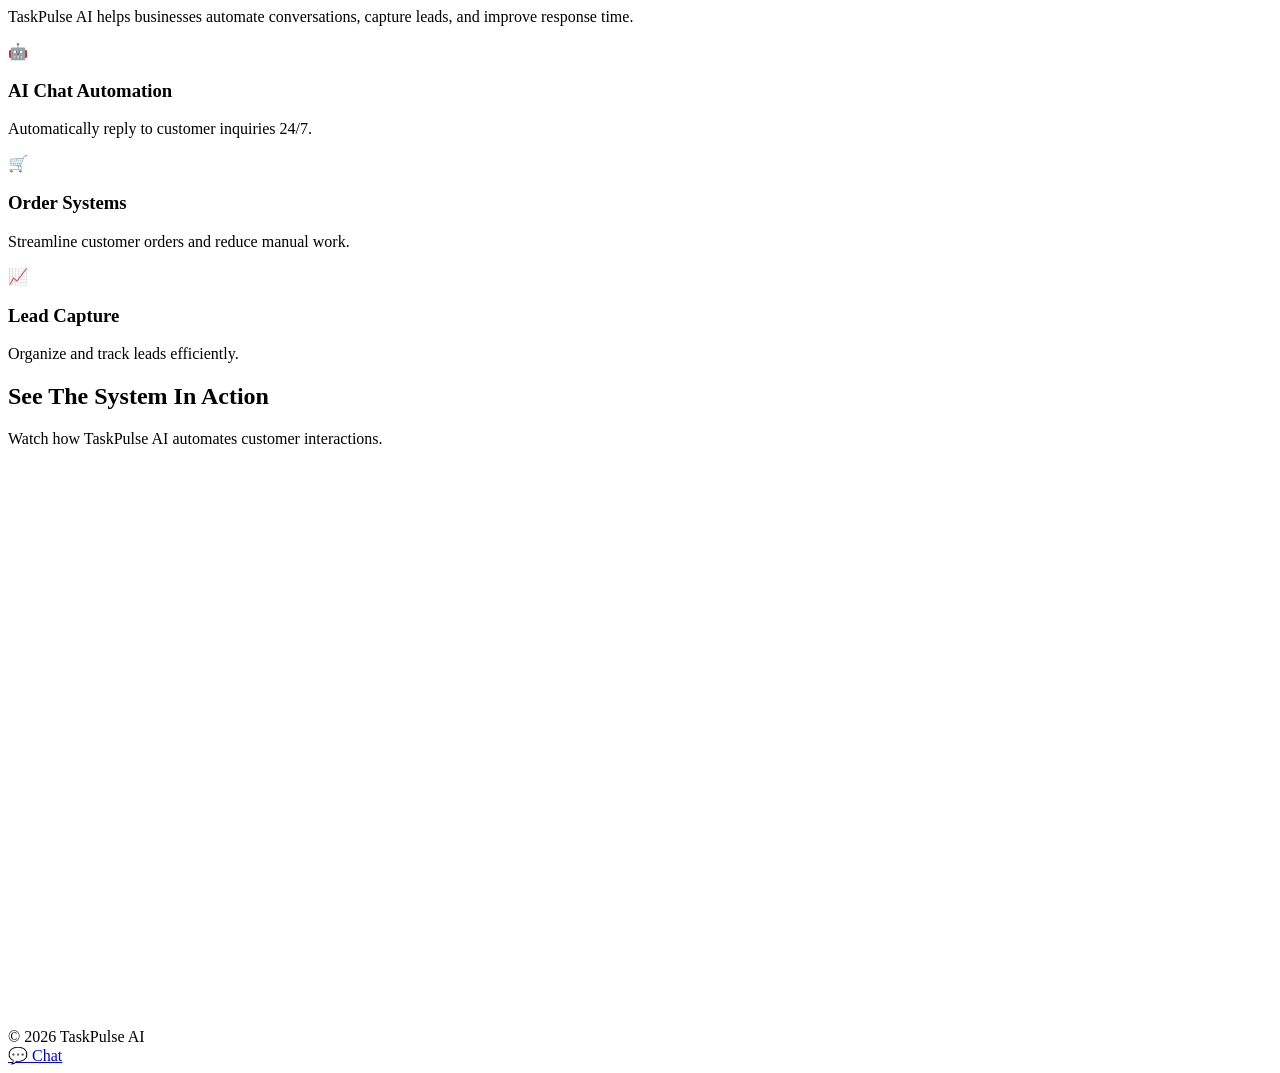
==== commit a2e54d76: "Update index.html" ====
--- a/index.html
+++ b/index.html
@@ -1,84 +1,76 @@
 <!DOCTYPE html>
-<html lang="en">
-<head>
-  <meta charset="UTF-8">
-  <meta name="viewport" content="width=device-width, initial-scale=1.0">
-  <title>TaskPulse AI</title>
-
-  <link rel="stylesheet" href="style.css">
-  <link href="https://unpkg.com/aos@2.3.4/dist/aos.css" rel="stylesheet">
-</head>
-<body>
-
-<nav>
-  <div class="logo">TaskPulse AI</div>
-
-  <div class="nav-links">
-    <a href="index.html">Home</a>
-    <a href="services.html">Services</a>
-    <a href="pricing.html">Pricing</a>
-    <a href="contact.html">Contact</a>
-  </div>
-</nav>
-
-<header>
-  <img src="logo.png" class="hero-logo">
-
-  <h1>
-    Turn Customer Messages Into
-    <span>Paying Customers Automatically</span>
-  </h1>
-
-  <p>
-    AI-powered sales systems that reply instantly,
-    automate orders, and follow up with customers 24/7.
-  </p>
-
-  <div class="hero-buttons">
-    <a href="pricing.html" class="btn">Get Started</a>
-    <a href="services.html" class="btn secondary">Explore Services</a>
-  </div>
-</header>
-
-<section class="section">
-  <h2 data-aos="fade-up">Why TaskPulse AI?</h2>
-
-  <div class="grid">
-    <div class="card" data-aos="fade-up">
-      ⚡ Instant AI Replies
+        TaskPulse AI helps businesses automate conversations,
+        capture leads, and improve response time.
+      </p>
     </div>
 
-    <div class="card" data-aos="fade-up">
-      🛒 Automated Orders
+    <div class="grid">
+
+      <div class="card" data-aos="fade-up">
+        <div class="icon">🤖</div>
+        <h3>AI Chat Automation</h3>
+        <p>
+          Automatically reply to customer inquiries 24/7.
+        </p>
+      </div>
+
+      <div class="card" data-aos="fade-up">
+        <div class="icon">🛒</div>
+        <h3>Order Systems</h3>
+        <p>
+          Streamline customer orders and reduce manual work.
+        </p>
+      </div>
+
+      <div class="card" data-aos="fade-up">
+        <div class="icon">📈</div>
+        <h3>Lead Capture</h3>
+        <p>
+          Organize and track leads efficiently.
+        </p>
+      </div>
+
     </div>
 
-    <div class="card" data-aos="fade-up">
-      📈 Increased Conversions
-    </div>
-
-    <div class="card" data-aos="fade-up">
-      🌍 Built For Global Businesses
-    </div>
   </div>
 </section>
 
-<section class="section">
-  <h2 data-aos="fade-up">Demo Video</h2>
+<section class="section" id="demo">
+  <div class="container">
 
-  <div class="video-wrapper" data-aos="zoom-in">
-    <iframe
+    <div class="section-title" data-aos="fade-up">
+      <h2>See The System In Action</h2>
+      <p>
+        Watch how TaskPulse AI automates customer interactions.
+      </p>
+    </div>
+
+    <div class="video-wrapper" data-aos="zoom-in">
+
+      <iframe
       width="100%"
-      height="500"
+      height="560"
       src="https://www.youtube.com/embed/YOUR_VIDEO_ID"
       frameborder="0"
       allowfullscreen>
-    </iframe>
+      </iframe>
+
+    </div>
+
   </div>
 </section>
 
 <footer>
-  © 2026 TaskPulse AI
+  <div class="container">
+    © 2026 TaskPulse AI
+  </div>
 </footer>
+
+<a href="https://m.me/YOURFACEBOOKPAGE"
+class="chat-btn"
+target="_blank">
+💬 Chat
+</a>
 
 <script src="https://unpkg.com/aos@2.3.4/dist/aos.js"></script>
 <script src="script.js"></script>
